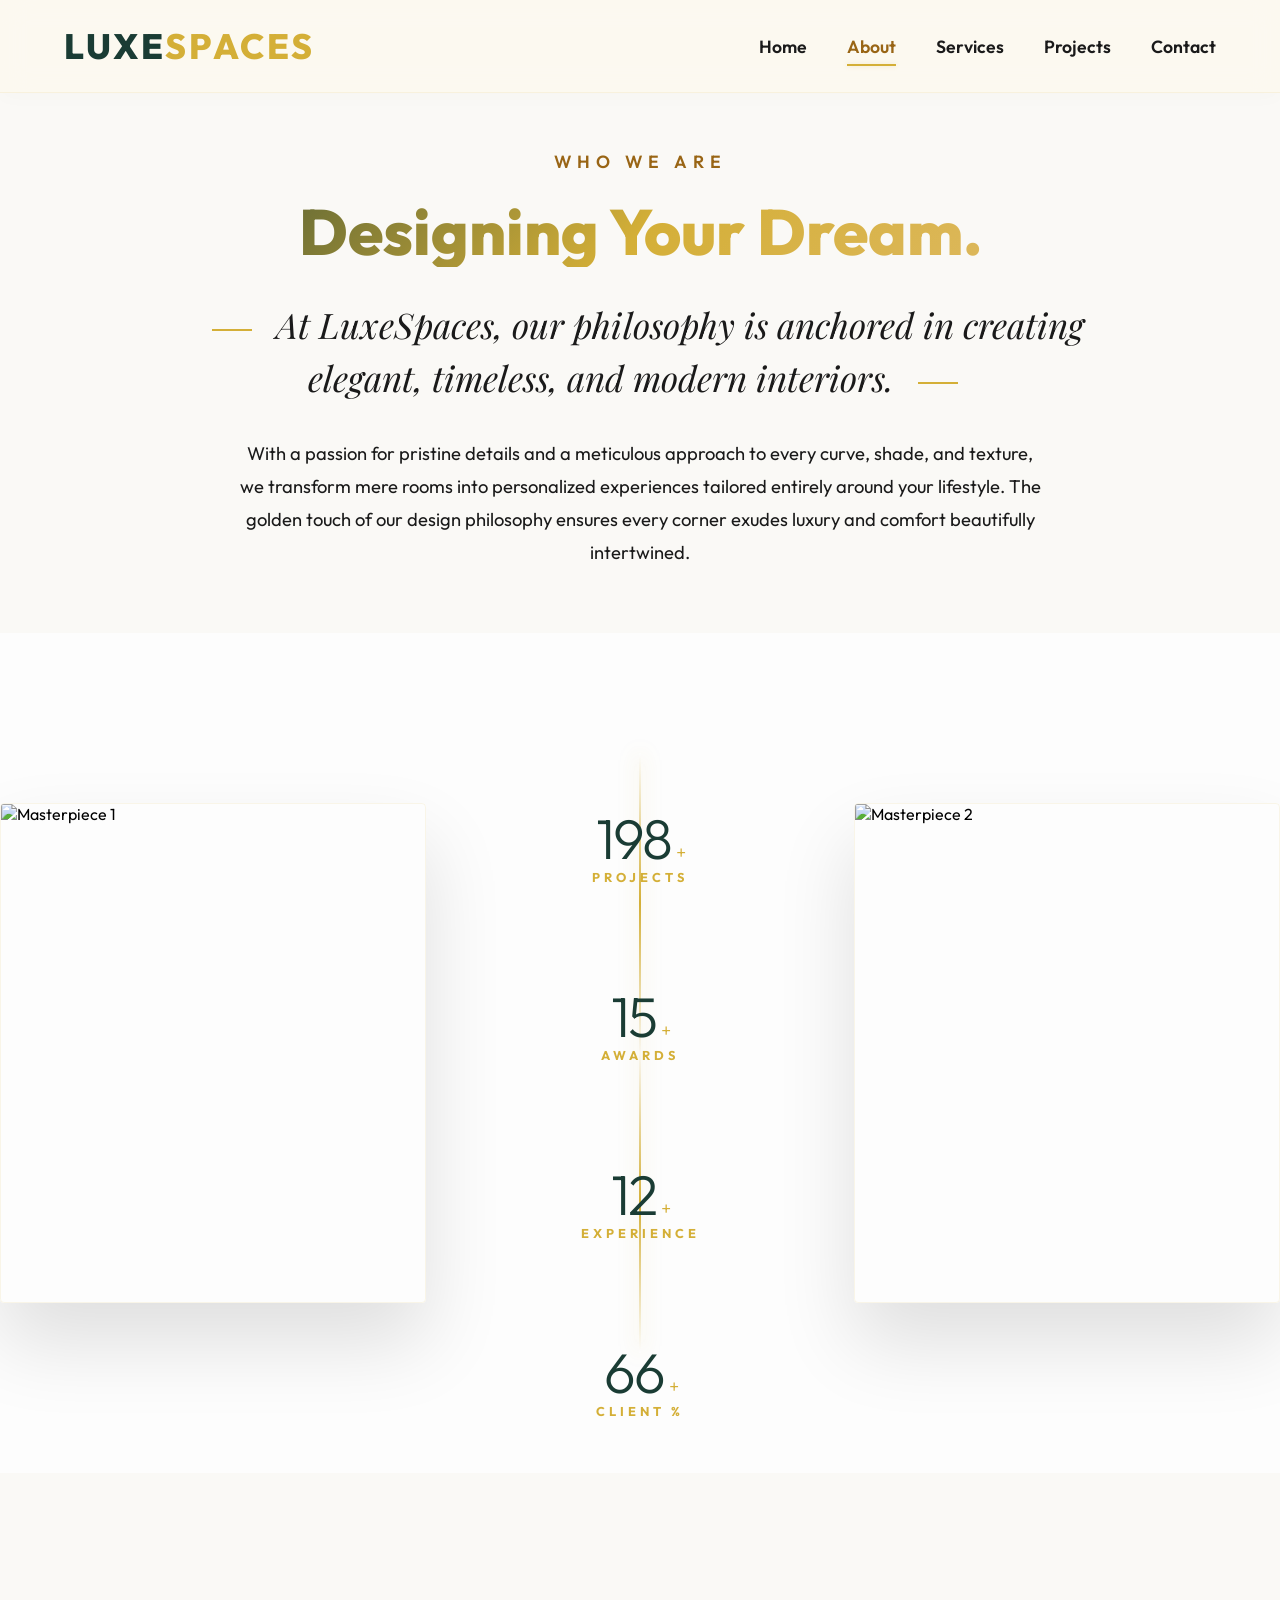
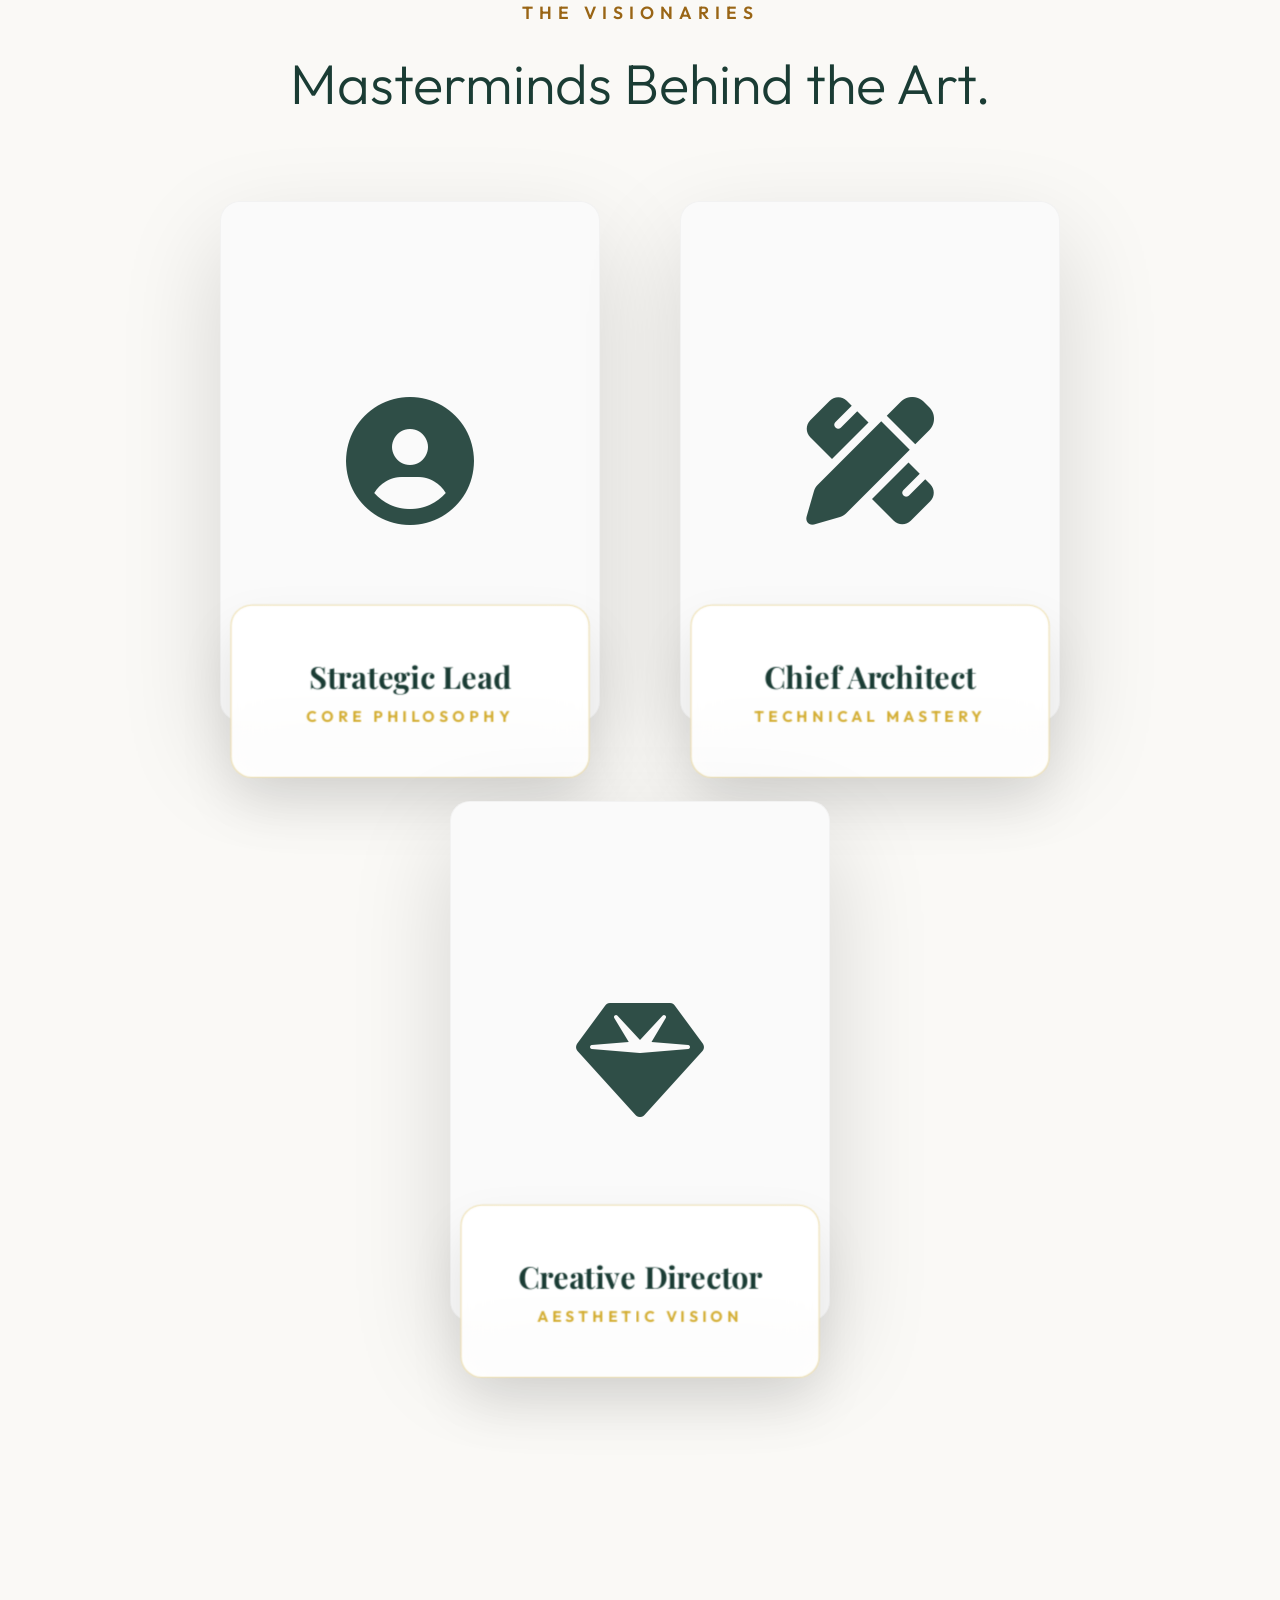
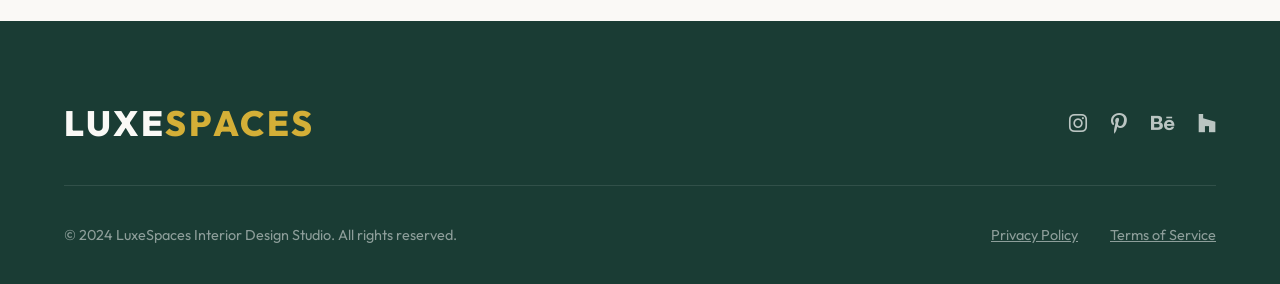
==== about.html @ a85c1f1c "Initial commit - LuxeSpaces Interior Design Website" ====
<!DOCTYPE html>
<html lang="en">
<head>
    <meta charset="UTF-8">
    <meta name="viewport" content="width=device-width, initial-scale=1.0">
    <title>About Us - LuxeSpaces</title>
    <!-- Google Fonts for premium typography -->
    <link href="https://fonts.googleapis.com/css2?family=Playfair+Display:ital,wght@1,400;1,600&family=Outfit:wght@300;400;600;800&display=swap" rel="stylesheet">
    <link rel="stylesheet" href="styles.css">
    <!-- Font Awesome for hamburger menu icon -->
    <link rel="stylesheet" href="https://cdnjs.cloudflare.com/ajax/libs/font-awesome/6.4.0/css/all.min.css">
</head>
<body>
    <div class="scroll-progress" id="scroll-progress"></div>
    <header class="navbar">
        <div class="logo">LUXE<span>SPACES</span></div>
        <nav class="nav-links">
            <a href="index.html">Home</a>
            <a href="about.html" class="active-link">About</a>
            <a href="services.html">Services</a>
            <a href="projects.html">Projects</a>
            <a href="contact.html">Contact</a>
        </nav>
        <div class="menu-icon" id="menu-btn">
            <i class="fas fa-bars"></i>
        </div>
    </header>

    <main class="page-container" style="padding-top: 150px; min-height: 100vh; padding-bottom: 100px;">
        <div class="about-page-header" style="text-align: center; margin-bottom: 4rem;">
            <h3 class="section-subtitle">Who we are</h3>
            <h1 class="vibrant-text reveal-up" style="font-size: 4rem; margin-bottom: 2rem;">Designing Your Dream.</h1>
             
             <div style="max-width: 900px; margin: 0 auto;">
                 <p class="ribbon-text">
                    At LuxeSpaces, our philosophy is anchored in creating elegant, timeless, and modern interiors.
                 </p>
                 <p style="line-height: 1.8; color: var(--text-main); font-size: 1.15rem; padding: 0 5%; margin-top: 2rem;">
                    With a passion for pristine details and a meticulous approach to every curve, shade, and texture, 
                    we transform mere rooms into personalized experiences tailored entirely around your lifestyle. 
                    The golden touch of our design philosophy ensures every corner exudes luxury and comfort beautifully intertwined.
                 </p>
             </div>
        </div>

        <section class="achievements-section thread-section">
            <div class="thread-container">
                <!-- Left Image Frame -->
                <div class="side-frame left-frame reveal-up">
                    <div class="elegant-img-wrap">
                        <img src="https://images.pexels.com/photos/1571460/pexels-photo-1571460.jpeg?auto=compress&cs=tinysrgb&w=800" alt="Masterpiece 1">
                    </div>
                </div>

                <!-- Central Silk Thread -->
                <div class="center-thread-wrap">
                    <div class="silk-thread"></div>
                    <div class="thread-stats">
                        <div class="thread-stat reveal-up">
                            <span class="thread-number" data-target="250">0</span>
                            <span class="thread-label">Projects</span>
                        </div>
                        <div class="thread-stat reveal-up">
                            <span class="thread-number" data-target="15">0</span>
                            <span class="thread-label">Awards</span>
                        </div>
                        <div class="thread-stat reveal-up">
                            <span class="thread-number" data-target="12">0</span>
                            <span class="thread-label">Experience</span>
                        </div>
                        <div class="thread-stat reveal-up">
                            <span class="thread-number" data-target="100">0</span>
                            <span class="thread-label">Client %</span>
                        </div>
                    </div>
                </div>

                <!-- Right Image Frame -->
                <div class="side-frame right-frame reveal-up">
                    <div class="elegant-img-wrap">
                        <img src="https://images.pexels.com/photos/2724749/pexels-photo-2724749.jpeg?auto=compress&cs=tinysrgb&w=800" alt="Masterpiece 2">
                    </div>
                </div>
            </div>
        </section>

        <section class="team-section">
            <div class="container">
                <div class="team-header reveal-up" style="text-align: center; margin: 8rem 0 5rem;">
                    <h3 class="section-subtitle">The Visionaries</h3>
                    <h2 class="section-title">Masterminds Behind the Art.</h2>
                </div>

                <div class="team-grid">
                    <!-- Member 1 -->
                    <div class="team-card-wrapper">
                        <div class="team-card-inner">
                            <div class="team-photo-container" style="background: #FAFAFA; display: flex; align-items: center; justify-content: center; border: 1px solid rgba(0,0,0,0.03);">
                                <i class="fas fa-user-circle" style="font-size: 8rem; color: #1A3C34; opacity: 0.9;"></i>
                            </div>
                            <div class="team-info-3d">
                                <h4>Strategic Lead</h4>
                                <span>Core Philosophy</span>
                            </div>
                        </div>
                    </div>

                    <!-- Member 2 -->
                    <div class="team-card-wrapper">
                        <div class="team-card-inner">
                            <div class="team-photo-container" style="background: #FAFAFA; display: flex; align-items: center; justify-content: center; border: 1px solid rgba(0,0,0,0.03);">
                                <i class="fas fa-pencil-ruler" style="font-size: 8rem; color: #1A3C34; opacity: 0.9;"></i>
                            </div>
                            <div class="team-info-3d">
                                <h4>Chief Architect</h4>
                                <span>Technical Mastery</span>
                            </div>
                        </div>
                    </div>

                    <!-- Member 3 -->
                    <div class="team-card-wrapper">
                        <div class="team-card-inner">
                            <div class="team-photo-container" style="background: #FAFAFA; display: flex; align-items: center; justify-content: center; border: 1px solid rgba(0,0,0,0.03);">
                                <i class="fas fa-gem" style="font-size: 8rem; color: #1A3C34; opacity: 0.9;"></i>
                            </div>
                            <div class="team-info-3d">
                                <h4>Creative Director</h4>
                                <span>Aesthetic Vision</span>
                            </div>
                        </div>
                    </div>
                </div>
            </div>
        </section>
    </main>

    <footer class="footer">
        <div class="container">
            <div class="footer-top">
                <div class="footer-logo">LUXE<span>SPACES</span></div>
                <div class="footer-socials">
                    <a href="#"><i class="fab fa-instagram"></i></a>
                    <a href="#"><i class="fab fa-pinterest-p"></i></a>
                    <a href="#"><i class="fab fa-behance"></i></a>
                    <a href="#"><i class="fab fa-houzz"></i></a>
                </div>
            </div>
            <div class="footer-divider"></div>
            <div class="footer-bottom">
                <p>&copy; 2024 LuxeSpaces Interior Design Studio. All rights reserved.</p>
                <div class="footer-links">
                    <a href="#">Privacy Policy</a>
                    <a href="#">Terms of Service</a>
                </div>
            </div>
        </div>
    </footer>

    <script src="script.js"></script>
</body>
</html>
---- styles.css ----
/* Globals & CSS Variables */
:root {
    --bg-color: #FAF9F6; /* Premium Alabaster / Off-white */
    --text-main: #1A1A1A; /* Sleek dark charcoal */
    --brand-dark: #1A3C34; /* Preferred Dark Green synergy */
    --pista-green-base: #D4AF37; /* Luxury Metallic Gold */
    --pista-green-hover: #F3E5AB; /* Soft Champagne Gold */
    --pista-green-dark: #996515; /* Deep Antique Gold */
    --vibrant-gradient: linear-gradient(135deg, #1A3C34, #D4AF37, #E3BE77);
    --vibrant-text: #D4AF37;
}

* {
    margin: 0;
    padding: 0;
    box-sizing: border-box;
}

html, body {
    margin: 0;
    padding: 0;
    width: 100%;
    overflow-x: hidden;
    scroll-behavior: smooth;
    font-family: 'Outfit', sans-serif;
    background-color: var(--bg-color);
    /* Firefox Custom Scrollbar */
    scrollbar-width: thin;
    scrollbar-color: var(--pista-green-base) #FAF7F0;
}

/* Custom Luxury Scrollbar (Webkit) */
::-webkit-scrollbar {
    width: 10px;
}

::-webkit-scrollbar-track {
    background: #FAF7F0;
}

::-webkit-scrollbar-thumb {
    background: var(--pista-green-base);
    border-radius: 10px;
    border: 2px solid #FAF7F0;
}

::-webkit-scrollbar-thumb:hover {
    background: var(--pista-green-dark);
}

/* Scroll Progress indicator */
.scroll-progress {
    position: fixed;
    top: 0;
    left: 0;
    width: 0%;
    height: 4px;
    background: var(--pista-green-base);
    z-index: 2000;
}

/* Navbar */
.navbar {
    display: flex;
    justify-content: space-between;
    align-items: center;
    padding: 1.5rem 5%;
    position: fixed;
    width: 100%;
    top: 0;
    z-index: 1000;
    background: rgba(252, 249, 240, 0.9); /* Very Very Light Champagne Pearl */
    backdrop-filter: blur(15px);
    border-bottom: 1px solid rgba(212, 175, 55, 0.1);
    box-shadow: 0 4px 20px rgba(0, 0, 0, 0.02);
}

.logo {
    font-size: 2.2rem;
    font-weight: 800;
    letter-spacing: 3px;
    font-family: 'Outfit', sans-serif;
    color: var(--brand-dark);
    text-transform: uppercase;
}

.logo span, .footer-logo span {
    color: var(--pista-green-base);
}

.nav-links {
    display: flex;
    gap: 2.5rem;
    transition: all 0.3s ease;
}

.nav-links a {
    text-decoration: none;
    color: var(--text-main);
    font-weight: 600;
    font-size: 1.1rem;
    position: relative;
    padding: 0.5rem 0;
    transition: color 0.3s ease;
}

/* --- REVEAL ANIMATIONS --- */
.reveal-up {
    opacity: 0;
    transform: translateY(30px);
    transition: all 1s cubic-bezier(0.2, 0.8, 0.2, 1);
}

.reveal-up.active {
    opacity: 1;
    transform: translateY(0);
}

.nav-links a::after {
    content: '';
    position: absolute;
    bottom: 0;
    left: 0;
    width: 0%;
    height: 1.5px; /* Thinner, more elegant line */
    background-color: var(--vibrant-text);
    transition: width 0.4s cubic-bezier(0.4, 0, 0.2, 1);
    box-shadow: 0 0 5px rgba(212, 175, 55, 0.3);
}

.nav-links a:hover {
    color: var(--pista-green-dark);
}

.nav-links a:hover::after {
    width: 100%;
}

.menu-icon {
    display: none;
    font-size: 1.8rem;
    cursor: pointer;
    color: var(--text-main);
    z-index: 1001;
}

.menu-icon.active {
    color: var(--pista-green-base);
    transform: rotate(90deg);
}

.menu-icon i {
    transition: all 0.3s;
}

/* Hero Section */
.hero {
    display: flex;
    min-height: 100vh;
    padding: 100px 5% 50px;
    align-items: center;
    justify-content: space-between;
    gap: 2rem;
}

.hero-left {
    flex: 1;
    max-width: 50%;
}

.hero-right {
    flex: 1;
    display: flex;
    justify-content: center;
    position: relative;
}

/* Typography Effects */
.vibrant-text {
    font-size: 4rem;
    font-weight: 800;
    background: linear-gradient(135deg, var(--brand-dark), var(--vibrant-text), #E3BE77);
    -webkit-background-clip: text;
    -webkit-text-fill-color: transparent;
    margin-bottom: 1rem;
    line-height: 1.1;
}

.typewriter {
    font-size: 2.5rem;
    font-weight: 600;
    color: var(--text-main);
    margin-bottom: 1.5rem;
    min-height: 3rem;
}

#typewriter-text {
    color: var(--pista-green-base);
}

.cursor {
    animation: blink 0.7s infinite;
    color: var(--pista-green-base);
}

@keyframes blink {
    0%, 100% { opacity: 1; }
    50% { opacity: 0; }
}

.hero-content p {
    font-size: 1.15rem;
    color: #666;
    margin-bottom: 2.5rem;
    line-height: 1.6;
    max-width: 90%;
}

/* Buttons */
.cta-buttons {
    display: flex;
    gap: 1rem;
}

.btn {
    padding: 1rem 2rem;
    font-size: 1.1rem;
    font-weight: 600;
    border-radius: 50px;
    cursor: pointer;
    transition: all 0.3s ease;
    border: none;
    text-decoration: none;
    display: inline-block;
}

.btn-primary {
    background-color: var(--pista-green-base);
    color: white;
    box-shadow: 0 10px 20px rgba(147, 197, 114, 0.3);
}

.btn-primary:hover {
    transform: translateY(-5px);
    box-shadow: 0 15px 25px rgba(147, 197, 114, 0.5);
    background-color: var(--pista-green-dark);
}

.btn-secondary {
    background-color: transparent;
    color: var(--text-main);
    border: 2px solid #eaeaea;
}

.btn-secondary:hover {
    border-color: var(--pista-green-base);
    color: var(--pista-green-dark);
    transform: translateY(-3px);
}

/* Premium Asymmetric Grid */
.image-gallery {
    position: relative;
    width: 500px;
    height: 600px;
    display: flex;
    align-items: center;
    justify-content: center;
}

.img-wrap {
    position: absolute;
    border-radius: 12px;
    overflow: hidden;
    box-shadow: 0 15px 35px rgba(0,0,0,0.1);
    transition: transform 0.5s cubic-bezier(0.2, 0.8, 0.2, 1);
}

.img-wrap img {
    width: 100%;
    height: 100%;
    object-fit: cover;
    transition: transform 0.8s ease;
}

.img-wrap:hover img {
    transform: scale(1.08); /* Gentle premium zoom */
}

.main-img {
    width: 320px;
    height: 420px;
    top: 50%;
    left: 50%;
    transform: translate(-50%, -50%);
    z-index: 2;
    border: 8px solid var(--bg-color); /* Photo border effect */
}

.sub-img-1 {
    width: 220px;
    height: 280px;
    top: 5%;
    right: -20px;
    z-index: 1;
}

.sub-img-2 {
    width: 250px;
    height: 200px;
    bottom: 5%;
    left: -20px;
    z-index: 3;
    border: 6px solid var(--bg-color);
}

/* Responsive Design */
@media screen and (max-width: 992px) {
    .hero {
        flex-direction: column;
        text-align: center;
        padding-top: 150px;
    }
    
    .hero-left, .hero-right {
        max-width: 100%;
        width: 100%;
    }
    
    .hero-content p {
        margin: 0 auto 2.5rem;
    }
    
    .cta-buttons {
        justify-content: center;
        margin-bottom: 4rem;
    }

    .image-gallery {
        width: 100%;
        max-width: 450px;
        height: 500px;
        margin: 0 auto;
    }
}

@media screen and (max-width: 768px) {
    .menu-icon {
        display: block;
        transition: transform 0.3s;
    }

    .nav-links {
        position: fixed;
        right: -100%;
        top: 0;
        height: 100vh;
        width: 70%;
        max-width: 300px;
        background-color: var(--bg-color);
        flex-direction: column;
        justify-content: center;
        align-items: center;
        box-shadow: -10px 0 30px rgba(0,0,0,0.1);
    }
    
    .nav-links.active {
        right: 0;
    }
    
    .nav-links a {
        font-size: 1.5rem;
        width: 100%;
        text-align: center;
        padding: 1.5rem 0;
    }

    .vibrant-text {
        font-size: 2.8rem;
    }
    
    .typewriter {
        font-size: 1.8rem;
    }

    .img-wrap {
        border-radius: 8px;
    }
    .main-img { 
        width: 250px; height: 350px; 
    }
    .sub-img-1 { 
        width: 160px; height: 200px; right: 0px; top: 10%;
    }
    .sub-img-2 { 
        width: 180px; height: 140px; left: 0px; bottom: 10%;
    }
}

/* About Preview Section */
.about-preview {
    padding: 70px 5%; /* Reduced vertical area */
    background-color: #FAF7F0; /* Light Champagne Gold background */
    display: flex;
    justify-content: center;
    text-align: center;
    position: relative;
    overflow: hidden;
}

.about-preview::before {
    content: '"';
    position: absolute;
    font-size: 18rem;
    color: rgba(71, 91, 83, 0.04);
    top: -20px;
    left: 50%;
    transform: translateX(-50%);
    font-family: serif;
    line-height: 1;
    z-index: 0;
}

.about-container {
    max-width: 900px;
    z-index: 2;
    position: relative;
}

.section-subtitle {
    font-size: 1.1rem;
    text-transform: uppercase;
    letter-spacing: 6px; /* Increased letter spacing for 'free space' feel */
    color: var(--pista-green-dark); /* Darker gold for contrast */
    margin-bottom: 1.5rem;
    font-weight: 600;
}

.section-title {
    font-size: 3.5rem;
    font-weight: 300;
    line-height: 1.3;
    color: var(--brand-dark); /* Midnight Navy Headings */
    margin-bottom: 2rem; /* Reduced area */
    min-height: auto; /* Remove min-height to reduce dead space */
}

.about-cursor {
    color: var(--pista-green-base);
    animation: blink 0.8s infinite;
}

/* Stylish Read More Button */
.btn-stylish {
    display: inline-flex;
    align-items: center;
    gap: 10px;
    padding: 1rem 2.5rem;
    font-size: 1.1rem;
    font-weight: 600;
    text-transform: uppercase;
    letter-spacing: 1px;
    color: var(--text-main);
    background: transparent;
    border: 2px solid var(--pista-green-base);
    border-radius: 50px;
    text-decoration: none;
    transition: all 0.4s ease;
    position: relative;
    overflow: hidden;
    z-index: 1;
}

.btn-stylish::before {
    content: '';
    position: absolute;
    top: 0;
    left: 0;
    width: 0%;
    height: 100%;
    background: var(--pista-green-base);
    transition: all 0.4s ease;
    z-index: -1;
    border-radius: 50px;
}

.btn-stylish:hover {
    color: white;
    border-color: var(--pista-green-base);
    transform: translateY(-4px);
    box-shadow: 0 10px 20px rgba(212, 175, 55, 0.3);
}

.btn-stylish:hover::before {
    width: 100%;
}

.btn-stylish i {
    transition: transform 0.3s ease;
}

.btn-stylish:hover i {
    transform: translateX(5px);
}

.active-link {
    color: var(--pista-green-dark) !important;
}
.active-link::after {
    width: 100% !important;
}

@media screen and (max-width: 768px) {
    .section-title {
        font-size: 2rem;
        min-height: 80px;
    }
}

/* Editorial Collage Layout */
.editorial-collage {
    position: relative;
    max-width: 1000px;
    height: 700px;
    margin: 60px auto;
    display: flex;
    align-items: center;
    justify-content: center;
}

.collage-item {
    position: absolute;
    overflow: hidden;
    box-shadow: 0 30px 60px rgba(0,0,0,0.12);
    transition: all 0.6s cubic-bezier(0.2, 0.8, 0.2, 1);
}

.collage-item img {
    width: 100%;
    height: 100%;
    object-fit: cover;
}

.collage-main {
    width: 480px;
    height: 600px;
    z-index: 2;
    border: 5px solid var(--pista-green-base); /* Golden border instead of white */
    background-color: white;
}

.collage-aside-top {
    width: 300px;
    height: 400px;
    top: -40px;
    left: 40px;
    z-index: 1;
    transform: rotate(-3deg);
    border: 3px solid var(--pista-green-base); /* Golden border */
}

.collage-aside-bottom {
    width: 320px;
    height: 420px;
    bottom: -40px;
    right: 40px;
    z-index: 3;
    transform: rotate(2deg);
    border: 5px solid var(--pista-green-base); /* Golden border */
}

/* Accents & Labels */
.collage-label {
    position: absolute;
    bottom: 20px;
    right: -30px;
    background: var(--pista-green-base);
    color: white;
    padding: 10px 40px;
    font-size: 0.9rem;
    font-weight: 800;
    letter-spacing: 2px;
    transform: rotate(-90deg);
    transform-origin: bottom right;
}

.collage-accent {
    position: absolute;
    top: -20px;
    right: -20px;
    width: 100px;
    height: 100px;
    border: 2px solid var(--pista-green-base);
    z-index: -1;
}

.collage-item:hover {
    transform: scale(1.03) rotate(0);
    z-index: 5;
}

@media screen and (max-width: 900px) {
    .editorial-collage {
        height: auto;
        flex-direction: column;
        padding-bottom: 50px;
    }
    .collage-item {
        position: static;
        width: 100% !important;
        height: 400px !important;
        margin-bottom: 2rem;
        transform: none !important;
        border: none !important;
    }
    .collage-label, .collage-accent {
        display: none;
    }
}

/* Elegant Magazine Description Font */
.ribbon-text {
    font-family: 'Playfair Display', serif;
    font-style: italic;
    font-size: 2.2rem;
    color: var(--text-main);
    line-height: 1.5;
    margin: 0 auto;
    position: relative;
}

.ribbon-text::before, .ribbon-text::after {
    content: '';
    display: inline-block;
    width: 40px;
    height: 2px;
    background-color: var(--pista-green-base);
    margin: 0 15px;
    vertical-align: middle;
}

@media screen and (max-width: 768px) {
    .arch-wrapper {
        width: 250px;
        height: 380px;
        margin: 10px;
    }
    .arch-offset {
        margin-top: 0;
    }
    .arch-gallery {
        gap: 20px;
    }
    .ribbon-text {
        font-size: 1.6rem;
    }
    .ribbon-text::before, .ribbon-text::after {
        width: 20px;
    }
}

/* Services Preview & Global Utility */
.services-preview {
    padding: 100px 5%;
    background-color: #fcfcfc;
}

/* Sliding Panels Accordion Effect */
.sliding-panels {
    display: flex;
    width: 100%;
    height: 650px;
    margin: 40px 0;
    gap: 0;
    overflow: hidden;
    border-radius: 20px;
    box-shadow: 0 30px 60px rgba(0,0,0,0.15);
}

.service-panel {
    position: relative;
    flex: 1;
    height: 100%;
    background-size: cover;
    background-position: center;
    transition: all 0.8s cubic-bezier(0.2, 0.8, 0.2, 1);
    cursor: pointer;
    overflow: hidden;
    display: flex;
    align-items: flex-end;
    border-right: 1px solid rgba(212, 175, 55, 0.3);
}

.service-panel:last-child {
    border-right: none;
}

.panel-overlay {
    position: absolute;
    top: 0;
    left: 0;
    width: 100%;
    height: 100%;
    background: linear-gradient(to top, rgba(0,0,0,0.8) 0%, transparent 60%);
    z-index: 1;
    transition: opacity 0.5s ease;
}

.panel-content {
    position: relative;
    z-index: 2;
    padding: 3rem;
    color: white;
    width: 500px; /* Width when expanded */
    opacity: 0;
    transform: translateY(30px);
    transition: all 0.6s ease;
    pointer-events: none;
}

.panel-title-vertical {
    position: absolute;
    top: 50%;
    left: 50%;
    transform: translate(-50%, -50%) rotate(-90deg);
    color: rgba(255,255,255,0.7);
    font-size: 1.5rem;
    font-weight: 700;
    letter-spacing: 5px;
    text-transform: uppercase;
    white-space: nowrap;
    transition: all 0.5s ease;
    z-index: 2;
}

/* Hover/Active States */
.service-panel:hover, .service-panel.active {
    flex: 4;
}

.service-panel:hover .panel-content, .service-panel.active .panel-content {
    opacity: 1;
    transform: translateY(0);
    pointer-events: auto;
}

.service-panel:hover .panel-title-vertical, .service-panel.active .panel-title-vertical {
    opacity: 0;
}

.service-panel:hover .panel-overlay, .service-panel.active .panel-overlay {
    background: linear-gradient(to top, rgba(0,0,0,0.9) 0%, rgba(0,0,0,0.2) 100%);
}

.panel-content h4 {
    font-size: 2.2rem;
    margin-bottom: 1rem;
    font-family: 'Playfair Display', serif;
}

.panel-content p {
    font-size: 1.1rem;
    line-height: 1.6;
    margin-bottom: 2rem;
    color: rgba(255,255,255,0.8);
}

/* Contact Section */
.contact-section {
    padding: 80px 5%;
}

.contact-grid {
    display: grid;
    grid-template-columns: 1fr 1fr;
    gap: 80px;
    align-items: center;
}

.info-items {
    display: flex;
    flex-direction: column;
    gap: 2.5rem;
}

.info-item {
    display: flex;
    align-items: center;
    gap: 1.5rem;
}

.info-item i {
    color: var(--pista-green-base);
    background: #FFFFFF;
    width: 60px;
    height: 60px;
    border-radius: 50%;
    display: flex;
    align-items: center;
    justify-content: center;
    font-size: 1.2rem;
    box-shadow: 0 5px 15px rgba(0,0,0,0.05);
    border: 1px solid rgba(212, 175, 55, 0.2);
    transition: all 0.3s ease;
}

.info-item:hover i {
    background: var(--pista-green-base);
    color: white;
    transform: scale(1.1);
}

.info-item h5 {
    margin: 0;
    text-transform: uppercase;
    letter-spacing: 2px;
    font-weight: 700;
    color: var(--text-main);
}

.info-item p {
    margin: 0;
    color: #888;
}

.luxury-form {
    background: white;
    padding: 3rem;
    border-radius: 20px;
    box-shadow: 0 20px 50px rgba(0,0,0,0.08);
    border: 1px solid rgba(212, 175, 55, 0.3);
}

.luxury-form .form-group {
    margin-bottom: 1.5rem;
}

.luxury-form input, .luxury-form textarea, .luxury-form select {
    width: 100%;
    padding: 1.2rem;
    border: 1px solid #eee;
    border-radius: 8px;
    font-family: inherit;
    outline: none;
    transition: border-color 0.3s ease;
}

.luxury-form input:focus, .luxury-form textarea:focus {
    border-color: var(--pista-green-base);
    box-shadow: 0 0 10px rgba(212, 175, 55, 0.1);
}

/* Footer Section */
.footer {
    background: var(--brand-dark);
    color: white;
    padding: 80px 5% 40px;
}

.footer-top {
    display: flex;
    justify-content: space-between;
    align-items: center;
    margin-bottom: 40px;
}

.footer-logo {
    font-size: 2.2rem;
    font-weight: 800;
    letter-spacing: 3px;
    font-family: 'Outfit', sans-serif;
    color: #FAF9F6;
    text-transform: uppercase;
}

.footer-socials {
    display: flex;
    gap: 1.5rem;
}

.footer-socials a {
    color: rgba(255,255,255,0.7);
    font-size: 1.3rem;
    transition: all 0.3s ease;
}

.footer-socials a:hover {
    color: var(--pista-green-base);
    transform: translateY(-5px);
}

.footer-divider {
    width: 100%;
    height: 1px;
    background: rgba(255,255,255,0.1);
    margin-bottom: 40px;
}

.footer-bottom {
    display: flex;
    justify-content: space-between;
    align-items: center;
    font-size: 0.9rem;
    color: rgba(255,255,255,0.5);
}

.footer-links {
    display: flex;
    gap: 2rem;
}

.footer-links a {
    color: rgba(255,255,255,0.5);
    transition: color 0.3s ease;
}

.footer-links a:hover {
    color: white;
}

/* Contemporary Luxe Testimonial Slider */
.luxe-testimonial-slider {
    padding: 60px 0;
    background-color: #FFFFFF; /* High-end Alabaster White */
    border-top: 1px solid rgba(212, 175, 55, 0.2); /* Golden Horizon Line */
}

.testimonial-container {
    max-width: 1000px;
    margin: 0 auto;
    overflow: hidden;
    position: relative;
}

.testimonial-track {
    display: flex;
    transition: transform 0.8s cubic-bezier(0.65, 0, 0.35, 1);
    will-change: transform;
}

.testimonial-card {
    min-width: 100%;
    padding: 20px;
    box-sizing: border-box;
}

.luxe-card {
    background: #FFFFFF;
    border: 1px solid rgba(212, 175, 55, 0.4); /* Slightly deeper gold border */
    border-radius: 20px;
    padding: 5rem 4rem;
    box-shadow: 0 20px 60px rgba(0, 0, 0, 0.08); /* Stronger shadow for white-on-white contrast */
    text-align: center;
    position: relative;
    overflow: hidden;
}

.luxe-quote {
    font-size: 3rem;
    color: rgba(212, 175, 55, 0.2);
    margin-bottom: 2rem;
}

.quote-text {
    font-family: 'Playfair Display', serif;
    font-style: italic;
    font-size: 2rem;
    line-height: 1.5;
    color: var(--text-main);
    margin-bottom: 3rem;
}

.testimonial-meta {
    display: flex;
    flex-direction: column;
    gap: 0.5rem;
}

.meta-name {
    font-size: 1.2rem;
    font-weight: 700;
    color: var(--pista-green-dark);
    text-transform: uppercase;
    letter-spacing: 3px;
}

.meta-distinction {
    font-size: 0.9rem;
    color: #888;
}

/* Progress Bar */
.progress-bar-container {
    position: absolute;
    bottom: 0;
    left: 0;
    width: 100%;
    height: 4px;
    background: rgba(212, 175, 55, 0.1);
}

.progress-bar {
    height: 100%;
    background: var(--pista-green-base);
    width: 0%;
    transition: width linear;
}

/* Luxe Controls */
.luxe-controls {
    display: flex;
    justify-content: center;
    gap: 1.2rem;
    margin-top: 4rem;
}

.luxe-dot {
    width: 10px;
    height: 10px;
    border-radius: 50%;
    border: none;
    background: rgba(212, 175, 55, 0.3);
    cursor: pointer;
    transition: all 0.3s ease;
}

.luxe-dot.active {
    background: var(--pista-green-base);
    transform: scale(1.4);
}

@media screen and (max-width: 768px) {
    .luxe-card {
        padding: 3rem 2rem;
    }
    .quote-text {
        font-size: 1.4rem;
    }
}

.author {
    display: flex;
    flex-direction: column;
    gap: 0.5rem;
}

.author .name {
    font-size: 1.2rem;
    font-weight: 700;
    color: var(--pista-green-dark);
    text-transform: uppercase;
    letter-spacing: 4px;
}

.author .location {
    font-size: 0.9rem;
    color: #999;
}

.spotlight-controls {
    display: flex;
    justify-content: center;
    gap: 1.5rem;
    margin-top: 4rem;
}

.spotlight-dot {
    width: 10px;
    height: 10px;
    border-radius: 50%;
    background: rgba(212, 175, 55, 0.2);
    cursor: pointer;
    transition: all 0.3s ease;
}

.spotlight-dot.active {
    background: var(--pista-green-base);
    transform: scale(1.5);
    box-shadow: 0 0 10px rgba(212, 175, 55, 0.5);
}

@media screen and (max-width: 900px) {
    .quote { font-size: 1.8rem; }
    .spotlight-slider { height: 400px; }
    .aura-orb { width: 300px; height: 300px; }
}

/* Hanging Editorial Exhibition Gallery */
.hanging-gallery {
    padding: 60px 5%;
    display: flex;
    flex-direction: column;
    gap: 80px;
}

.hanging-row {
    display: flex;
    gap: 80px;
    justify-content: center;
    align-items: flex-start;
}

.hanging-item {
    position: relative;
    padding-top: 60px; /* Space for the thread */
    animation: sway 5s ease-in-out infinite both;
    animation-delay: var(--delay);
}

@keyframes sway {
    0%, 100% { transform: rotate(calc(var(--rot) - 1deg)); }
    50% { transform: rotate(calc(var(--rot) + 1deg)); }
}

.golden-thread {
    position: absolute;
    top: 0;
    left: 50%;
    transform: translateX(-50%);
    width: 2px;
    height: 80px;
    background: linear-gradient(to bottom, transparent, var(--pista-green-base));
}

.hanging-card {
    width: 380px;
    background: white;
    padding: 1rem;
    border: 1px solid #f0f0f0;
    box-shadow: 0 15px 45px rgba(0,0,0,0.06);
    transition: all 0.6s cubic-bezier(0.2, 0.8, 0.2, 1);
    cursor: pointer;
    transform-origin: top center;
}

.hanging-card img {
    width: 100%;
    height: 320px;
    object-fit: cover;
    margin-bottom: 1.5rem;
    transition: transform 0.8s;
}

.card-footer {
    padding: 0 0.5rem 1rem;
}

.card-footer h4 {
    font-size: 1.5rem;
    font-family: 'Playfair Display', serif;
    font-style: italic;
    color: var(--text-main);
    margin-bottom: 0.5rem;
}

.card-footer p {
    font-size: 1rem;
    color: #888;
}

/* Hover Physics */
.hanging-item:hover {
    animation-play-state: paused;
}

.hanging-item:hover .hanging-card {
    transform: rotate(0) scale(1.05);
    box-shadow: 0 30px 60px rgba(212, 175, 55, 0.2);
    border-color: var(--pista-green-base);
}

.hanging-item:hover .hanging-card img {
    transform: scale(1.05);
}

/* 3D Circular Portfolio Carousel */
.portfolio-section {
    padding: 80px 0;
    background-color: #FAF7F0; /* Consistent with About section */
    overflow: hidden;
}

.portfolio-carousel-wrapper {
    height: 450px;
    display: flex;
    align-items: center;
    justify-content: center;
    perspective: 2000px;
}

.carousel-stage {
    position: relative;
    width: 300px;
    height: 380px;
    transform-style: preserve-3d;
    transition: transform 0.5s ease;
}

.carousel-item {
    position: absolute;
    top: 0;
    left: 0;
    width: 100%;
    height: 100%;
    transform-style: preserve-3d;
    backface-visibility: hidden;
    /* This calculation forms the circle based on --i */
    transform: rotateY(calc(var(--i) * 60deg)) translateZ(450px);
    transition: all 0.5s cubic-bezier(0.2, 0.8, 0.2, 1);
}

.carousel-item img {
    width: 100%;
    height: 100%;
    object-fit: cover;
    border-radius: 15px;
    border: 2px solid var(--pista-green-base);
    box-shadow: 0 10px 30px rgba(0,0,0,0.15), 0 0 15px rgba(212, 175, 55, 0.2);
    transition: all 0.5s ease;
}

.item-overlay {
    position: absolute;
    bottom: 0;
    left: 0;
    padding: 1.5rem;
    width: 100%;
    background: linear-gradient(to top, rgba(0,0,0,0.8), transparent);
    color: white;
    border-radius: 0 0 15px 15px;
    font-size: 1.1rem;
    font-weight: 600;
    opacity: 0;
    transition: opacity 0.5s ease;
}

.carousel-item:hover .item-overlay {
    opacity: 1;
}

.carousel-item:hover img {
    border-width: 4px;
    box-shadow: 0 20px 50px rgba(212, 175, 55, 0.4);
    transform: scale(1.05);
}

@media screen and (max-width: 768px) {
    .portfolio-carousel-wrapper {
        perspective: 1500px;
    }
    .carousel-item {
        transform: rotateY(calc(var(--i) * 60deg)) translateZ(300px);
    }
}

/* Services Page - Overlays */
.service-overlay {
    position: absolute;
    bottom: 0;
    left: 0;
    width: 100%;
    padding: 2rem;
    background: linear-gradient(to top, rgba(26,26,26,0.95), transparent);
    color: white;
    transform: translateY(40px);
    opacity: 0;
    transition: all 0.4s ease;
}

.gallery-item:hover .service-overlay {
    transform: translateY(0);
    opacity: 1;
}

.service-overlay h4 {
    font-size: 1.5rem;
    margin-bottom: 0.5rem;
    color: var(--pista-green-base);
}

.service-overlay p {
    font-size: 0.95rem;
    line-height: 1.4;
    color: rgba(255,255,255,0.8);
}

/* Process Steps */
.process-grid {
    display: grid;
    grid-template-columns: repeat(auto-fit, minmax(220px, 1fr));
    gap: 3rem;
    padding: 0 5%;
}

.process-step {
    position: relative;
    padding-top: 3rem;
}

.step-num {
    font-family: 'Playfair Display', serif;
    font-size: 5rem;
    font-weight: 800;
    color: rgba(212, 175, 55, 0.1);
    position: absolute;
    top: -1.5rem;
    left: 0;
    line-height: 1;
}

.process-step h5 {
    font-size: 1.5rem;
    margin-bottom: 1rem;
    color: var(--text-main);
    font-weight: 600;
    position: relative;
    z-index: 1;
}

.process-step p {
    color: #666;
    line-height: 1.6;
    position: relative;
    z-index: 1;
}

@media screen and (max-width: 768px) {
    .services-preview {
        padding: 80px 5%;
    }
    .process-grid {
        text-align: center;
    }
    .step-num {
        left: 50%;
        transform: translateX(-50%);
    }
}

/* 3D Team Section Styles */
.team-section {
    padding-bottom: 200px;
    background-color: var(--bg-color);
}

.team-grid {
    display: flex;
    justify-content: center;
    gap: 5rem;
    flex-wrap: wrap;
    padding: 0 5%;
}

.team-card-wrapper {
    width: 380px;
    height: 520px;
    perspective: 1500px;
}

.team-card-inner {
    position: relative;
    width: 100%;
    height: 100%;
    transform-style: preserve-3d;
    transition: transform 0.8s cubic-bezier(0.23, 1, 0.32, 1);
    cursor: pointer;
}

.team-card-wrapper:hover .team-card-inner {
    transform: rotateY(15deg) rotateX(10deg);
}

.team-photo-container {
    position: absolute;
    width: 100%;
    height: 100%;
    border-radius: 20px;
    overflow: hidden;
    box-shadow: 0 40px 100px rgba(0,0,0,0.15);
    background: #000;
}

.team-photo {
    width: 100%;
    height: 100%;
    object-fit: cover;
    opacity: 0.85;
    transition: all 0.8s ease;
}

.team-card-wrapper:hover .team-photo {
    opacity: 1;
    transform: scale(1.08);
}

.team-info-3d {
    position: absolute;
    bottom: -40px;
    left: 20px;
    right: 20px;
    background: rgba(255, 255, 255, 0.9);
    backdrop-filter: blur(20px);
    padding: 3rem 2.5rem;
    border-radius: 20px;
    border: 1px solid rgba(212, 175, 55, 0.4);
    box-shadow: 0 25px 50px rgba(0, 0, 0, 0.1);
    transform: translateZ(80px); /* Significant depth pop */
    transition: transform 0.8s cubic-bezier(0.23, 1, 0.32, 1);
    text-align: center;
}

.team-card-wrapper:hover .team-info-3d {
    transform: translateZ(120px) translateY(-30px);
    box-shadow: 0 45px 90px rgba(26, 60, 52, 0.3);
}

.team-info-3d h4 {
    color: var(--brand-dark);
    font-size: 1.8rem;
    font-family: 'Playfair Display', serif;
    margin-bottom: 0.5rem;
}

.team-info-3d span {
    color: var(--vibrant-text);
    font-size: 0.9rem;
    font-weight: 700;
    text-transform: uppercase;
    letter-spacing: 4px;
}

@media (max-width: 992px) {
    .team-grid {
        gap: 8rem;
    }
}

@media (max-width: 480px) {
    .team-card-wrapper {
        height: 450px;
    }
    .team-info-3d h4 {
        font-size: 1.4rem;
    }
}

/* Golden Silk Thread Section */
.thread-section {
    padding: 120px 0;
    background-color: #fdfdfd;
    overflow: hidden;
}

.thread-container {
    display: flex;
    align-items: center;
    justify-content: center;
    max-width: 1400px;
    margin: 0 auto;
    perspective: 2000px;
    gap: 4rem;
}

/* Side Frames */
.side-frame {
    flex: 1;
    transition: transform 1s cubic-bezier(0.2, 0.8, 0.2, 1);
    animation: frameBreathe 8s ease-in-out infinite;
}

.left-frame { transform: rotateY(18deg); }
.right-frame { transform: rotateY(-18deg); }

@keyframes frameBreathe {
    0%, 100% { transform: translateY(0) rotateY(18deg); }
    50% { transform: translateY(-20px) rotateY(15deg); }
}

.right-frame { animation-name: frameBreatheRight; }
@keyframes frameBreatheRight {
    0%, 100% { transform: translateY(0) rotateY(-18deg); }
    50% { transform: translateY(-20px) rotateY(-15deg); }
}

.elegant-img-wrap {
    width: 100%;
    height: 500px;
    border-radius: 4px;
    overflow: hidden;
    box-shadow: 0 40px 80px rgba(0,0,0,0.12);
    border: 1px solid rgba(212, 175, 55, 0.1);
}

.elegant-img-wrap img {
    width: 100%;
    height: 100%;
    object-fit: cover;
}

/* Central Silk Thread */
.center-thread-wrap {
    width: 300px;
    height: 600px;
    position: relative;
    display: flex;
    justify-content: center;
}

.silk-thread {
    width: 2px;
    height: 100%;
    background: linear-gradient(to bottom, transparent, #D4AF37, #FAF7F0, #D4AF37, transparent);
    box-shadow: 0 0 20px rgba(212, 175, 55, 0.4);
    position: relative;
}

.thread-stats {
    position: absolute;
    top: 50px;
    width: 100%;
}

.thread-stat {
    margin-bottom: 6rem; /* Standard spacing */
    position: relative;
    display: flex;
    flex-direction: column;
    align-items: center;
    transition: transform 0.5s ease;
}

.thread-stat:hover {
    transform: scale(1.05);
}

.thread-number {
    font-size: 3.5rem; /* Elegant Scale */
    font-weight: 300; /* Thinner sophisticated weight */
    color: var(--brand-dark);
    font-family: 'Outfit', sans-serif;
    letter-spacing: -2px;
}

.thread-number::after {
    content: '+';
    font-size: 1.2rem;
    color: var(--vibrant-text);
    margin-left: 5px;
}

.thread-label {
    text-transform: uppercase;
    font-size: 0.8rem;
    letter-spacing: 4px;
    font-weight: 700;
    color: var(--vibrant-text); /* Keep the gold highlight for labels */
    margin-top: -5px;
}

@media (max-width: 992px) {
    .thread-container {
        flex-direction: column;
        gap: 2rem;
    }
    .side-frame {
        width: 90%;
        animation: none;
        transform: none !important;
    }
    .center-thread-wrap {
        height: auto;
        padding: 40px 0;
    }
}

/* ============================================
   COMPREHENSIVE SITE-WIDE RESPONSIVE STYLES
   ============================================ */

/* --- Tablet (max 1024px) --- */
@media (max-width: 1024px) {
    .vibrant-text { font-size: 3rem; }
    .typewriter { font-size: 2rem; }
    .hero { gap: 1rem; padding: 120px 5% 40px; }
    .hero-left { max-width: 55%; }

    .section-title { font-size: 2rem; }

    /* About Page */
    .team-grid {
        grid-template-columns: repeat(2, 1fr);
        gap: 5rem;
    }

    /* Projects */
    .project-grid {
        grid-template-columns: repeat(auto-fill, minmax(250px, 1fr));
    }
}

/* --- Mobile (max 768px) --- */
@media (max-width: 768px) {

    /* Navbar */
    .menu-icon { display: flex; }
    .nav-links {
        display: none;
        flex-direction: column;
        position: fixed;
        top: 0;
        left: 0;
        width: 100%;
        height: 100vh;
        background: rgba(252, 249, 240, 0.98);
        backdrop-filter: blur(20px);
        z-index: 999;
        align-items: center;
        justify-content: center;
        gap: 3rem;
    }
    .nav-links.active { display: flex; }
    .nav-links a { font-size: 1.8rem; font-weight: 700; }
    .logo { font-size: 1.6rem; letter-spacing: 2px; }

    /* Hero */
    .hero {
        flex-direction: column-reverse;
        padding: 100px 5% 40px;
        text-align: center;
        min-height: auto;
    }
    .hero-left { max-width: 100%; }
    .hero-right { width: 100%; justify-content: center; }
    .vibrant-text { font-size: 2.5rem; }
    .typewriter { font-size: 1.6rem; }
    .cta-buttons { justify-content: center; flex-wrap: wrap; }
    .btn { padding: 0.8rem 1.6rem; font-size: 1rem; }

    /* Image gallery in hero */
    .image-gallery { transform: scale(0.85); }

    /* About Preview */
    .about-preview { padding: 60px 5%; text-align: center; }
    .section-title { font-size: 1.8rem; }

    /* Services Panels */
    .sliding-panels { flex-direction: column; height: auto; }
    .service-panel { height: 350px; min-width: 100%; }

    /* Testimonials */
    .testimonial-card { padding: 2rem 1.5rem; }

    /* Footer */
    .footer-top { flex-direction: column; gap: 2rem; text-align: center; }
    .footer-bottom { flex-direction: column; gap: 1rem; text-align: center; }
    .footer-links { flex-direction: column; gap: 0.5rem; }

    /* About Page - Team */
    .team-grid {
        grid-template-columns: 1fr;
        gap: 4rem;
    }
    .team-card-wrapper { height: 500px; }

    /* About Page - Milestones */
    .thread-container { flex-direction: column; gap: 2rem; align-items: center; }
    .thread-stats { position: static; display: flex; flex-direction: row; flex-wrap: wrap; justify-content: center; gap: 2rem; padding: 20px 0; }
    .thread-stat { margin-bottom: 0; }
    .thread-number { font-size: 2.5rem; }

    /* Projects Page */
    .project-grid {
        grid-template-columns: repeat(2, 1fr);
        gap: 1.5rem;
        padding: 20px 4%;
    }
    .project-card { height: 260px; }

    /* Lightbox */
    .lightbox-title { font-size: 1.6rem; }
    .lightbox-img { max-height: 55vh; }

    /* Services Page - Hanging */
    .hanging-row { flex-direction: column; align-items: center; gap: 80px; padding: 0 5% !important; }
    .hanging-item { width: 90%; }

    /* Process Grid */
    .process-grid { grid-template-columns: 1fr 1fr; gap: 1.5rem; }

    /* Page headers */
    .vibrant-text { font-size: 2.2rem; }
    .about-page-header h1 { font-size: 2.5rem; }
}

/* --- Small Mobile (max 480px) --- */
@media (max-width: 480px) {
    .logo { font-size: 1.4rem; }
    .vibrant-text { font-size: 1.8rem; }
    .typewriter { font-size: 1.3rem; }

    .project-grid { grid-template-columns: 1fr; }
    .project-card { height: 300px; }

    .process-grid { grid-template-columns: 1fr; }

    .team-card-wrapper { height: 420px; }
    .team-info-3d h4 { font-size: 1.4rem; }

    .thread-number { font-size: 2rem; }
    .thread-label { font-size: 0.7rem; }

    /* CTA buttons full width on tiny screens */
    .cta-buttons { flex-direction: column; align-items: center; }
    .btn { width: 100%; text-align: center; }

    .hanging-item { width: 100%; }
    .hanging-card img { height: 300px; }

    /* Lightbox */
    .lightbox-title { font-size: 1.3rem; }
    .lightbox-img { max-height: 50vh; }
    .lightbox-close { font-size: 1.6rem; top: -45px; }
}

/* --- Wide Desktop (min 1400px) --- */
@media (min-width: 1400px) {
    .vibrant-text { font-size: 5rem; }
    .typewriter { font-size: 3rem; }
    .hero { padding: 120px 8% 60px; }
    .project-grid { gap: 3rem; }
}
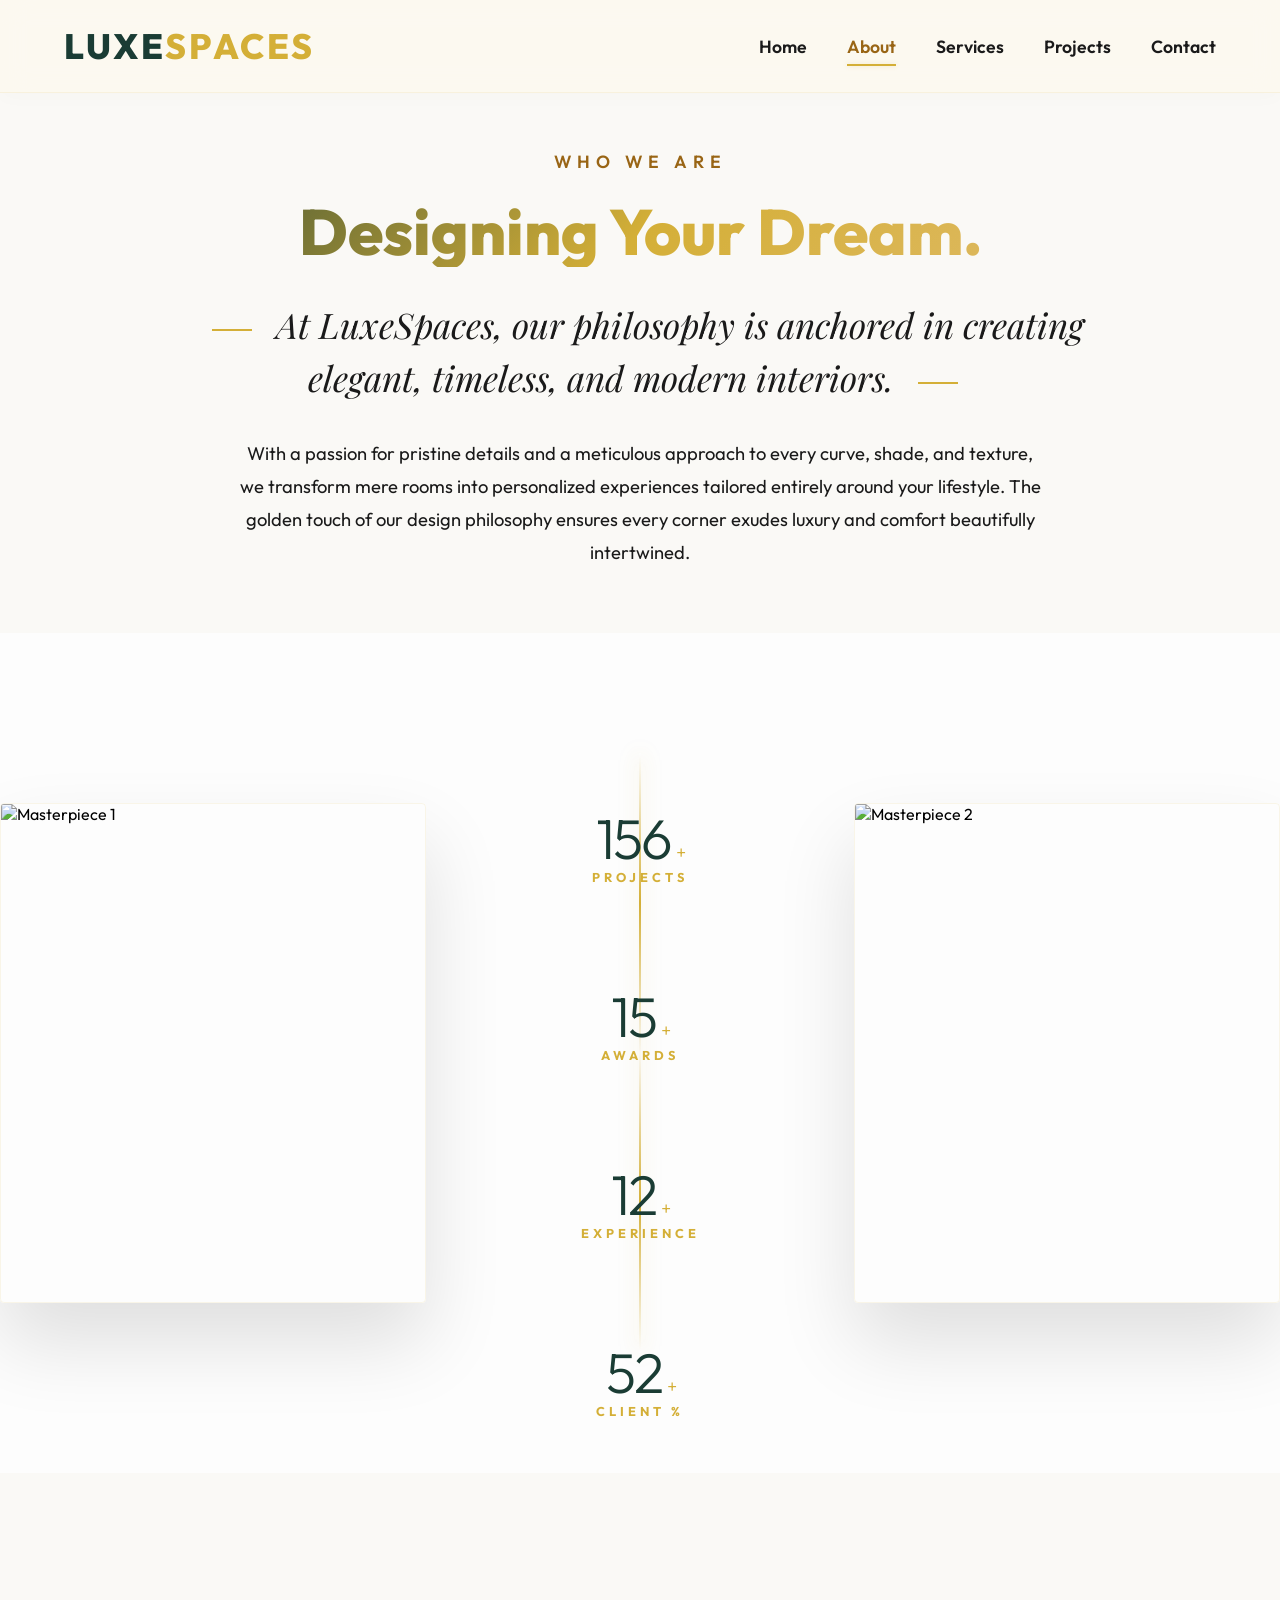
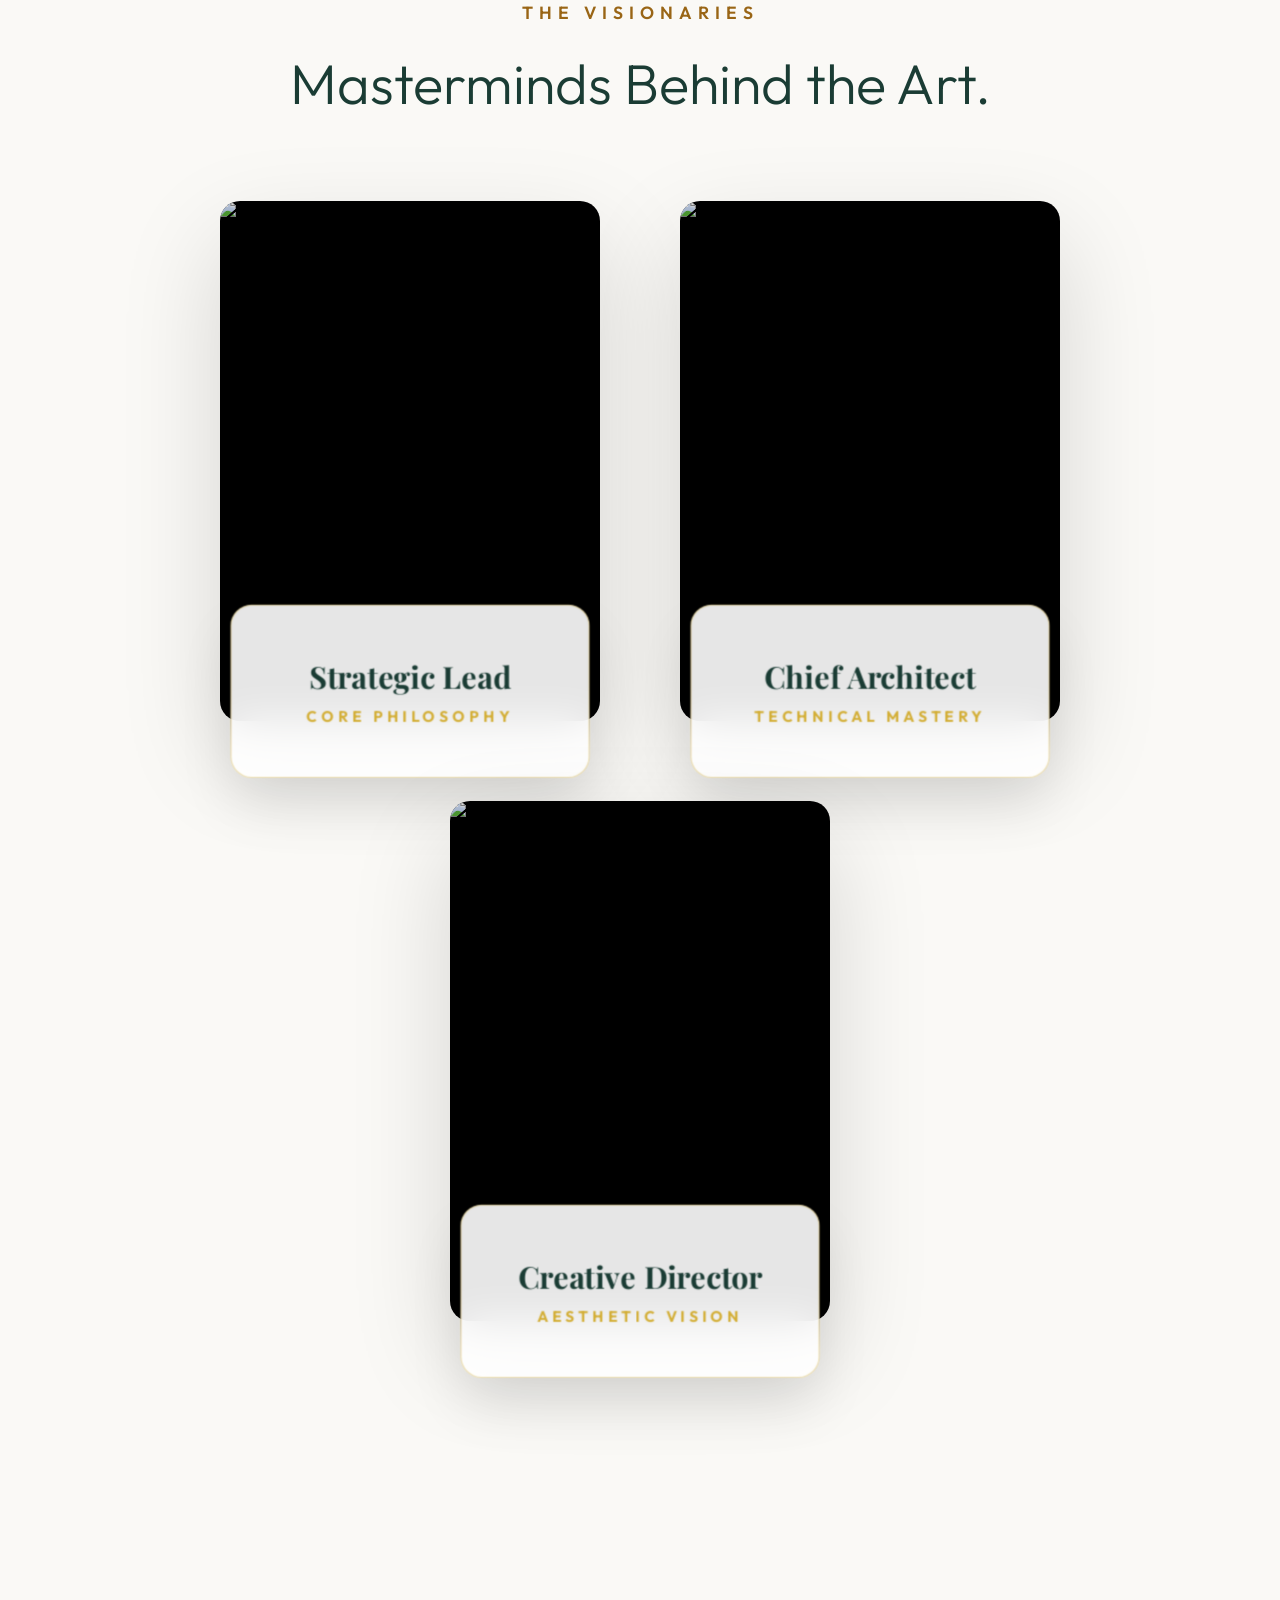
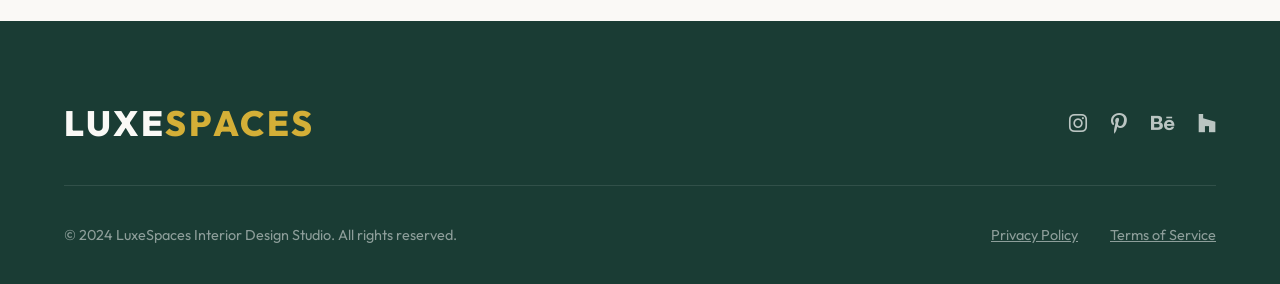
==== commit 5b181790: "feat: upgrade all images to HD 1920px + real portrait photos for visionaries" ====
--- a/about.html
+++ b/about.html
@@ -48,7 +48,7 @@
                 <!-- Left Image Frame -->
                 <div class="side-frame left-frame reveal-up">
                     <div class="elegant-img-wrap">
-                        <img src="https://images.pexels.com/photos/1571460/pexels-photo-1571460.jpeg?auto=compress&cs=tinysrgb&w=800" alt="Masterpiece 1">
+                        <img src="https://images.pexels.com/photos/1571460/pexels-photo-1571460.jpeg?auto=compress&cs=tinysrgb&w=1920" alt="Masterpiece 1">
                     </div>
                 </div>
 
@@ -78,7 +78,7 @@
                 <!-- Right Image Frame -->
                 <div class="side-frame right-frame reveal-up">
                     <div class="elegant-img-wrap">
-                        <img src="https://images.pexels.com/photos/2724749/pexels-photo-2724749.jpeg?auto=compress&cs=tinysrgb&w=800" alt="Masterpiece 2">
+                        <img src="https://images.pexels.com/photos/2724749/pexels-photo-2724749.jpeg?auto=compress&cs=tinysrgb&w=1920" alt="Masterpiece 2">
                     </div>
                 </div>
             </div>
@@ -95,8 +95,8 @@
                     <!-- Member 1 -->
                     <div class="team-card-wrapper">
                         <div class="team-card-inner">
-                            <div class="team-photo-container" style="background: #FAFAFA; display: flex; align-items: center; justify-content: center; border: 1px solid rgba(0,0,0,0.03);">
-                                <i class="fas fa-user-circle" style="font-size: 8rem; color: #1A3C34; opacity: 0.9;"></i>
+                            <div class="team-photo-container" style="overflow: hidden;">
+                                <img src="https://images.pexels.com/photos/3785079/pexels-photo-3785079.jpeg?auto=compress&cs=tinysrgb&w=1920" alt="Strategic Lead" class="team-photo" style="width:100%;height:100%;object-fit:cover;">
                             </div>
                             <div class="team-info-3d">
                                 <h4>Strategic Lead</h4>
@@ -108,8 +108,8 @@
                     <!-- Member 2 -->
                     <div class="team-card-wrapper">
                         <div class="team-card-inner">
-                            <div class="team-photo-container" style="background: #FAFAFA; display: flex; align-items: center; justify-content: center; border: 1px solid rgba(0,0,0,0.03);">
-                                <i class="fas fa-pencil-ruler" style="font-size: 8rem; color: #1A3C34; opacity: 0.9;"></i>
+                            <div class="team-photo-container" style="overflow: hidden;">
+                                <img src="https://images.pexels.com/photos/2379004/pexels-photo-2379004.jpeg?auto=compress&cs=tinysrgb&w=1920" alt="Chief Architect" class="team-photo" style="width:100%;height:100%;object-fit:cover;">
                             </div>
                             <div class="team-info-3d">
                                 <h4>Chief Architect</h4>
@@ -121,8 +121,8 @@
                     <!-- Member 3 -->
                     <div class="team-card-wrapper">
                         <div class="team-card-inner">
-                            <div class="team-photo-container" style="background: #FAFAFA; display: flex; align-items: center; justify-content: center; border: 1px solid rgba(0,0,0,0.03);">
-                                <i class="fas fa-gem" style="font-size: 8rem; color: #1A3C34; opacity: 0.9;"></i>
+                            <div class="team-photo-container" style="overflow: hidden;">
+                                <img src="https://images.pexels.com/photos/3756679/pexels-photo-3756679.jpeg?auto=compress&cs=tinysrgb&w=1920" alt="Creative Director" class="team-photo" style="width:100%;height:100%;object-fit:cover;">
                             </div>
                             <div class="team-info-3d">
                                 <h4>Creative Director</h4>
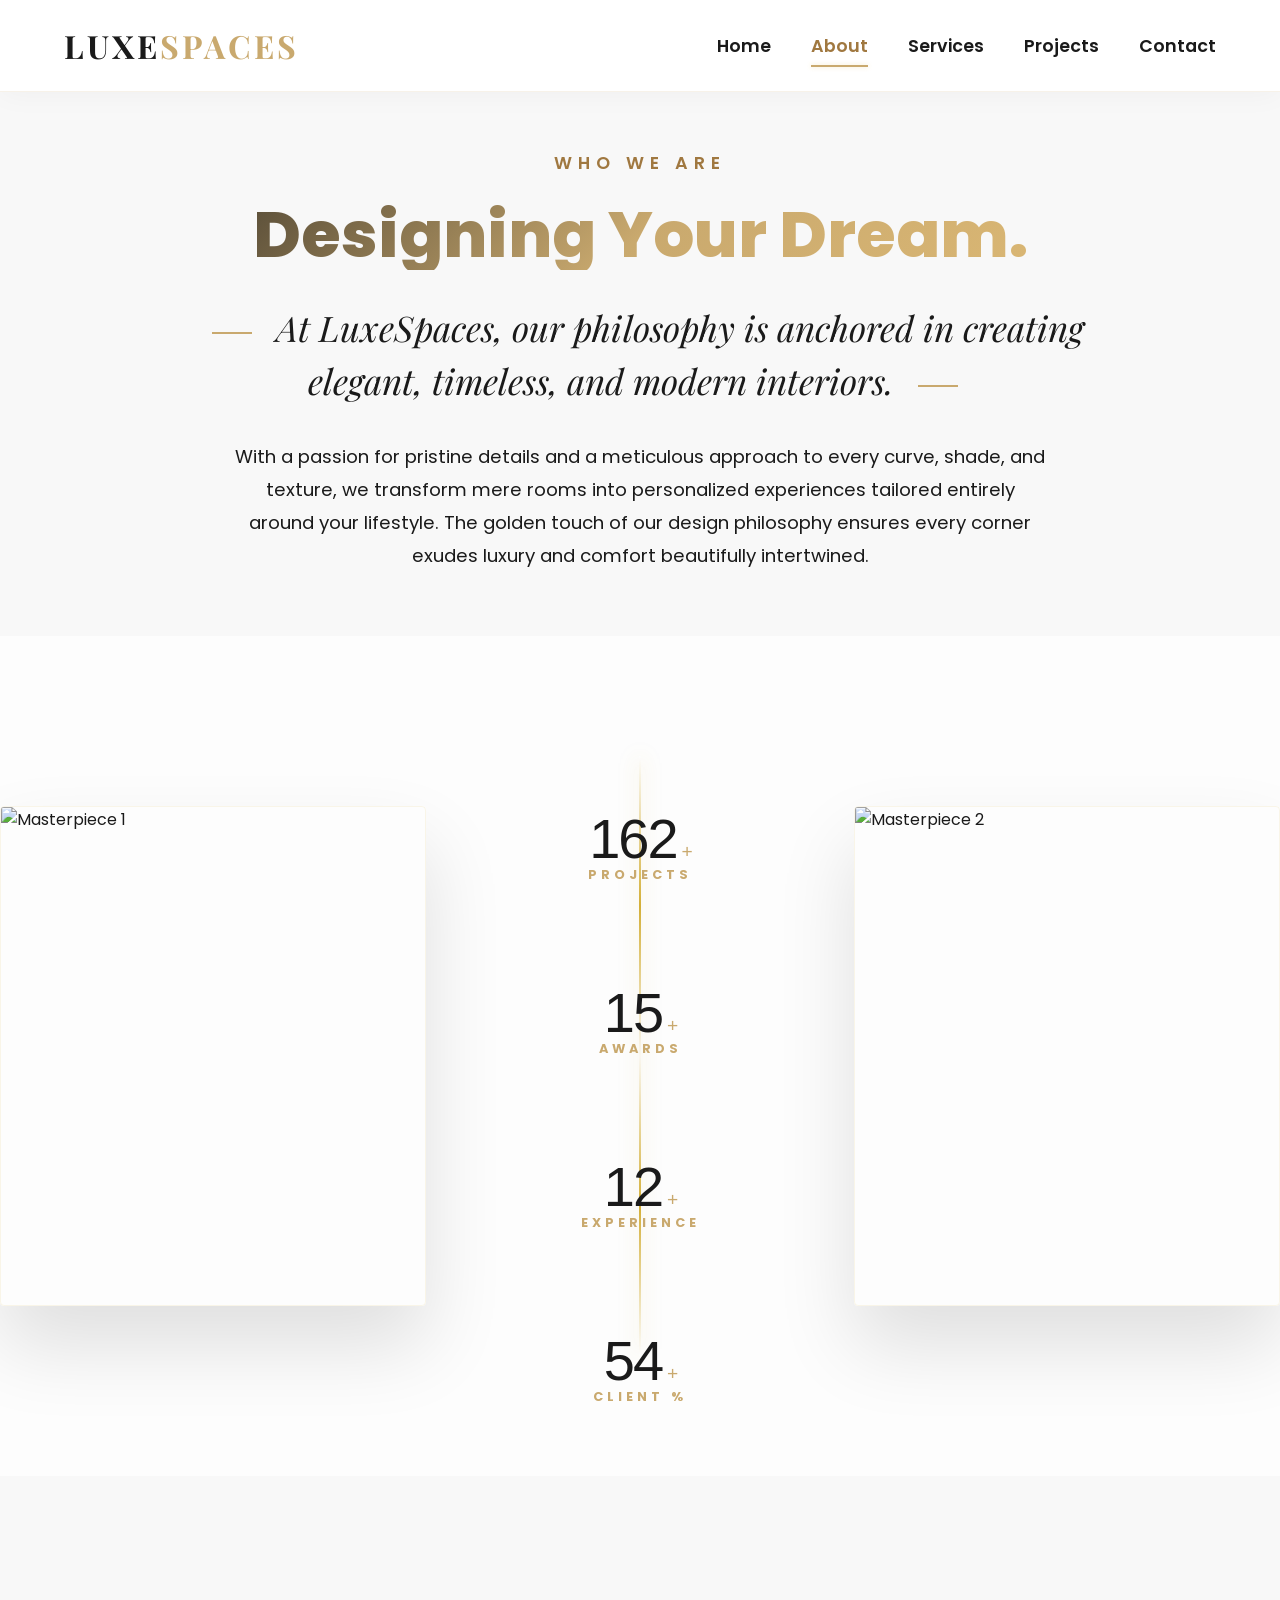
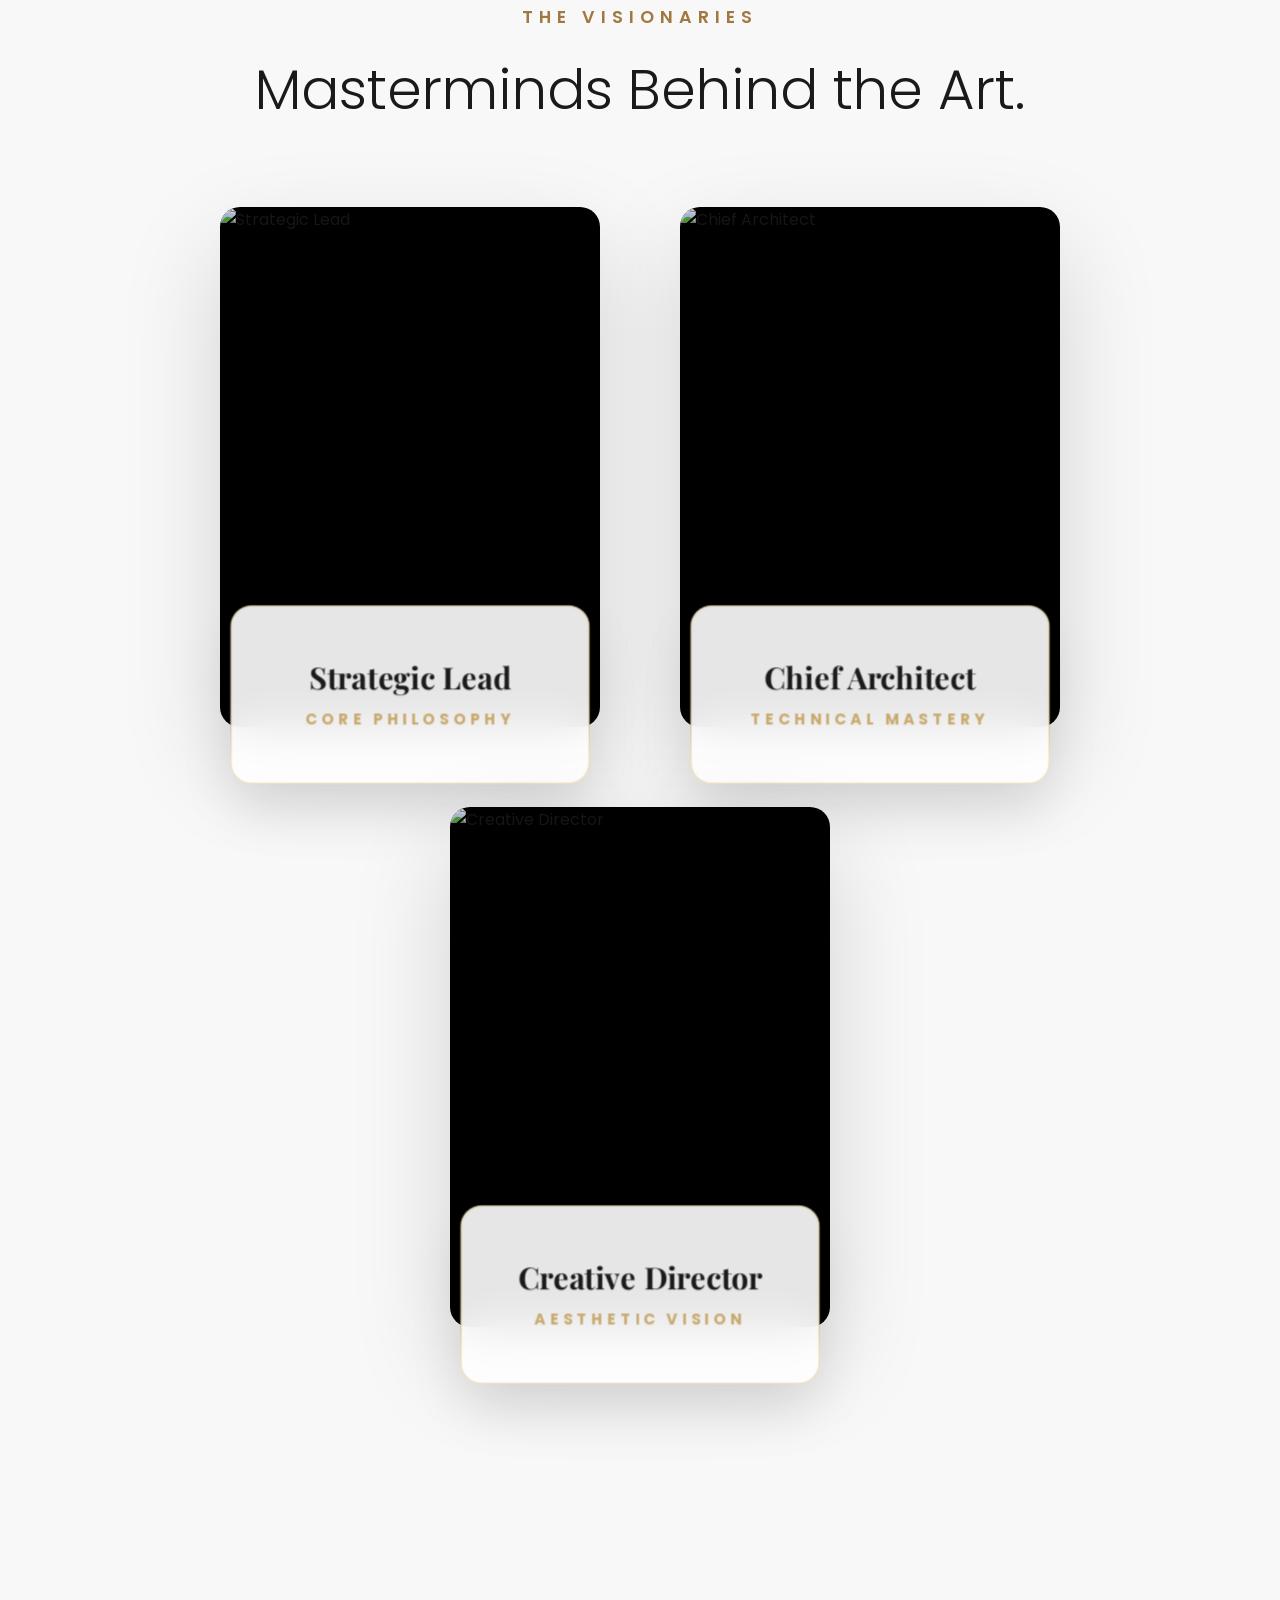
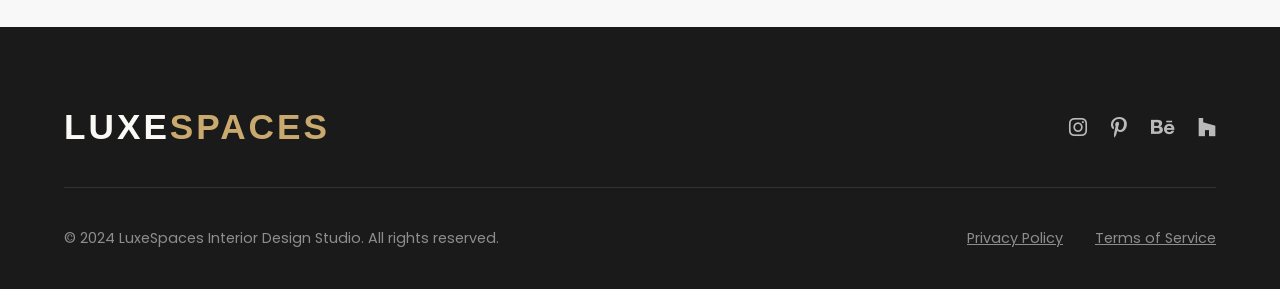
==== commit 7e3149cc: "feat: complete premium template overhaul, implement Case Study projects page, update fonts & HD imag" ====
--- a/about.html
+++ b/about.html
@@ -5,7 +5,7 @@
     <meta name="viewport" content="width=device-width, initial-scale=1.0">
     <title>About Us - LuxeSpaces</title>
     <!-- Google Fonts for premium typography -->
-    <link href="https://fonts.googleapis.com/css2?family=Playfair+Display:ital,wght@1,400;1,600&family=Outfit:wght@300;400;600;800&display=swap" rel="stylesheet">
+    <link href="https://fonts.googleapis.com/css2?family=Playfair+Display:ital,wght@0,400;0,600;0,700;1,400;1,600&family=Poppins:wght@300;400;500;600&display=swap" rel="stylesheet">
     <link rel="stylesheet" href="styles.css">
     <!-- Font Awesome for hamburger menu icon -->
     <link rel="stylesheet" href="https://cdnjs.cloudflare.com/ajax/libs/font-awesome/6.4.0/css/all.min.css">
--- a/styles.css
+++ b/styles.css
@@ -1,13 +1,18 @@
 /* Globals & CSS Variables */
 :root {
-    --bg-color: #FAF9F6; /* Premium Alabaster / Off-white */
-    --text-main: #1A1A1A; /* Sleek dark charcoal */
-    --brand-dark: #1A3C34; /* Preferred Dark Green synergy */
-    --pista-green-base: #D4AF37; /* Luxury Metallic Gold */
-    --pista-green-hover: #F3E5AB; /* Soft Champagne Gold */
-    --pista-green-dark: #996515; /* Deep Antique Gold */
-    --vibrant-gradient: linear-gradient(135deg, #1A3C34, #D4AF37, #E3BE77);
-    --vibrant-text: #D4AF37;
+    --bg-color: #F8F8F8;           /* Background */
+    --text-main: #1A1A1A;          /* Dark */
+    --brand-dark: #1A1A1A;         /* Dark */
+    --white: #FFFFFF;
+    --grey: #777777;
+    --gold: #C9A96E;               /* Gold */
+    --gold-light: #E8D5B0;         /* Light Gold */
+    --gold-dark: #A07840;          /* Deep Gold */
+    --pista-green-base: #C9A96E;   /* Maps to Gold */
+    --pista-green-hover: #E8D5B0;
+    --pista-green-dark: #A07840;
+    --vibrant-gradient: linear-gradient(135deg, #1A1A1A, #C9A96E, #E8D5B0);
+    --vibrant-text: #C9A96E;
 }
 
 * {
@@ -22,11 +27,12 @@
     width: 100%;
     overflow-x: hidden;
     scroll-behavior: smooth;
-    font-family: 'Outfit', sans-serif;
+    font-family: 'Poppins', sans-serif;
     background-color: var(--bg-color);
+    color: var(--text-main);
     /* Firefox Custom Scrollbar */
     scrollbar-width: thin;
-    scrollbar-color: var(--pista-green-base) #FAF7F0;
+    scrollbar-color: var(--gold) #F8F8F8;
 }
 
 /* Custom Luxury Scrollbar (Webkit) */
@@ -69,17 +75,17 @@
     width: 100%;
     top: 0;
     z-index: 1000;
-    background: rgba(252, 249, 240, 0.9); /* Very Very Light Champagne Pearl */
+    background: rgba(255, 255, 255, 0.95);
     backdrop-filter: blur(15px);
-    border-bottom: 1px solid rgba(212, 175, 55, 0.1);
-    box-shadow: 0 4px 20px rgba(0, 0, 0, 0.02);
+    border-bottom: 1px solid rgba(201, 169, 110, 0.15);
+    box-shadow: 0 2px 30px rgba(0, 0, 0, 0.04);
 }
 
 .logo {
-    font-size: 2.2rem;
-    font-weight: 800;
+    font-size: 2rem;
+    font-weight: 700;
     letter-spacing: 3px;
-    font-family: 'Outfit', sans-serif;
+    font-family: 'Playfair Display', serif;
     color: var(--brand-dark);
     text-transform: uppercase;
 }
@@ -1691,7 +1697,162 @@
     .vibrant-text { font-size: 2.2rem; }
     .about-page-header h1 { font-size: 2.5rem; }
 }
-
+/* --- Premium Grid & Service Card Styles --- */
+.elegant-service-card {
+    position: relative;
+    height: 450px;
+    display: block;
+    overflow: hidden;
+    border-radius: 4px;
+    text-decoration: none;
+    box-shadow: 0 10px 30px rgba(0,0,0,0.05);
+}
+
+.elegant-service-card img {
+    width: 100%;
+    height: 100%;
+    object-fit: cover;
+    transition: transform 0.8s ease;
+}
+
+.elegant-service-card:hover img {
+    transform: scale(1.08); /* Slight smooth zoom */
+}
+
+.service-details {
+    position: absolute;
+    bottom: 0;
+    left: 0;
+    width: 100%;
+    padding: 2.5rem 2rem;
+    background: linear-gradient(to top, rgba(26,26,26,0.95), transparent);
+    color: #FFFFFF;
+    transition: all 0.4s ease;
+}
+
+.service-number {
+    font-family: 'Poppins', sans-serif;
+    font-size: 1rem;
+    color: var(--gold);
+    display: block;
+    margin-bottom: 0.5rem;
+    letter-spacing: 2px;
+}
+
+.service-details h4 {
+    font-family: 'Playfair Display', serif;
+    font-size: 1.8rem;
+    font-weight: 600;
+    margin: 0;
+    transform: translateY(10px);
+    transition: transform 0.4s ease;
+}
+
+.elegant-service-card:hover .service-details h4 {
+    transform: translateY(0);
+}
+
+/* Premium Featured Grid */
+.premium-grid-layout {
+    display: grid;
+    grid-template-columns: repeat(3, 1fr);
+    grid-template-rows: repeat(2, 300px);
+    gap: 2rem;
+}
+
+.premium-grid-item {
+    position: relative;
+    overflow: hidden;
+    border-radius: 4px;
+    text-decoration: none;
+    display: block;
+}
+
+.premium-grid-item.item-large {
+    grid-column: span 2;
+    grid-row: span 2;
+}
+
+.premium-grid-item .img-wrapper {
+    width: 100%;
+    height: 100%;
+    overflow: hidden;
+}
+
+.premium-grid-item img {
+    width: 100%;
+    height: 100%;
+    object-fit: cover;
+    transition: transform 0.8s cubic-bezier(0.2, 0.8, 0.2, 1);
+}
+
+.premium-grid-item:hover img {
+    transform: scale(1.05); /* Slight smooth zoom */
+}
+
+.premium-grid-item .item-meta {
+    position: absolute;
+    bottom: 2rem;
+    left: 2rem;
+    color: #FFFFFF;
+    opacity: 0;
+    transform: translateY(20px);
+    transition: all 0.5s ease;
+}
+
+.premium-grid-item::after {
+    content: '';
+    position: absolute;
+    inset: 0;
+    background: linear-gradient(to top, rgba(26,26,26,0.8), transparent 60%);
+    opacity: 0;
+    transition: opacity 0.5s ease;
+}
+
+.premium-grid-item:hover::after,
+.premium-grid-item:hover .item-meta {
+    opacity: 1;
+    transform: translateY(0);
+    z-index: 2;
+}
+
+.premium-grid-item .item-meta h4 {
+    font-family: 'Playfair Display', serif;
+    font-size: 2rem;
+    margin: 0 0 0.5rem;
+}
+
+.premium-grid-item .item-meta span {
+    font-family: 'Poppins', sans-serif;
+    font-weight: 300;
+    font-size: 0.9rem;
+    letter-spacing: 2px;
+    color: var(--gold);
+    text-transform: uppercase;
+}
+
+@media (max-width: 1024px) {
+    .premium-grid-layout {
+        grid-template-columns: 1fr 1fr;
+        grid-template-rows: auto;
+    }
+    .premium-grid-item.item-large {
+        grid-column: span 2;
+        grid-row: span 1;
+        height: 400px;
+    }
+}
+@media (max-width: 768px) {
+    .premium-grid-layout {
+        grid-template-columns: 1fr;
+    }
+    .premium-grid-item.item-large {
+        grid-column: span 1;
+    }
+    .premium-grid-item {
+        height: 350px;
+    }
+}
 /* --- Small Mobile (max 480px) --- */
 @media (max-width: 480px) {
     .logo { font-size: 1.4rem; }
